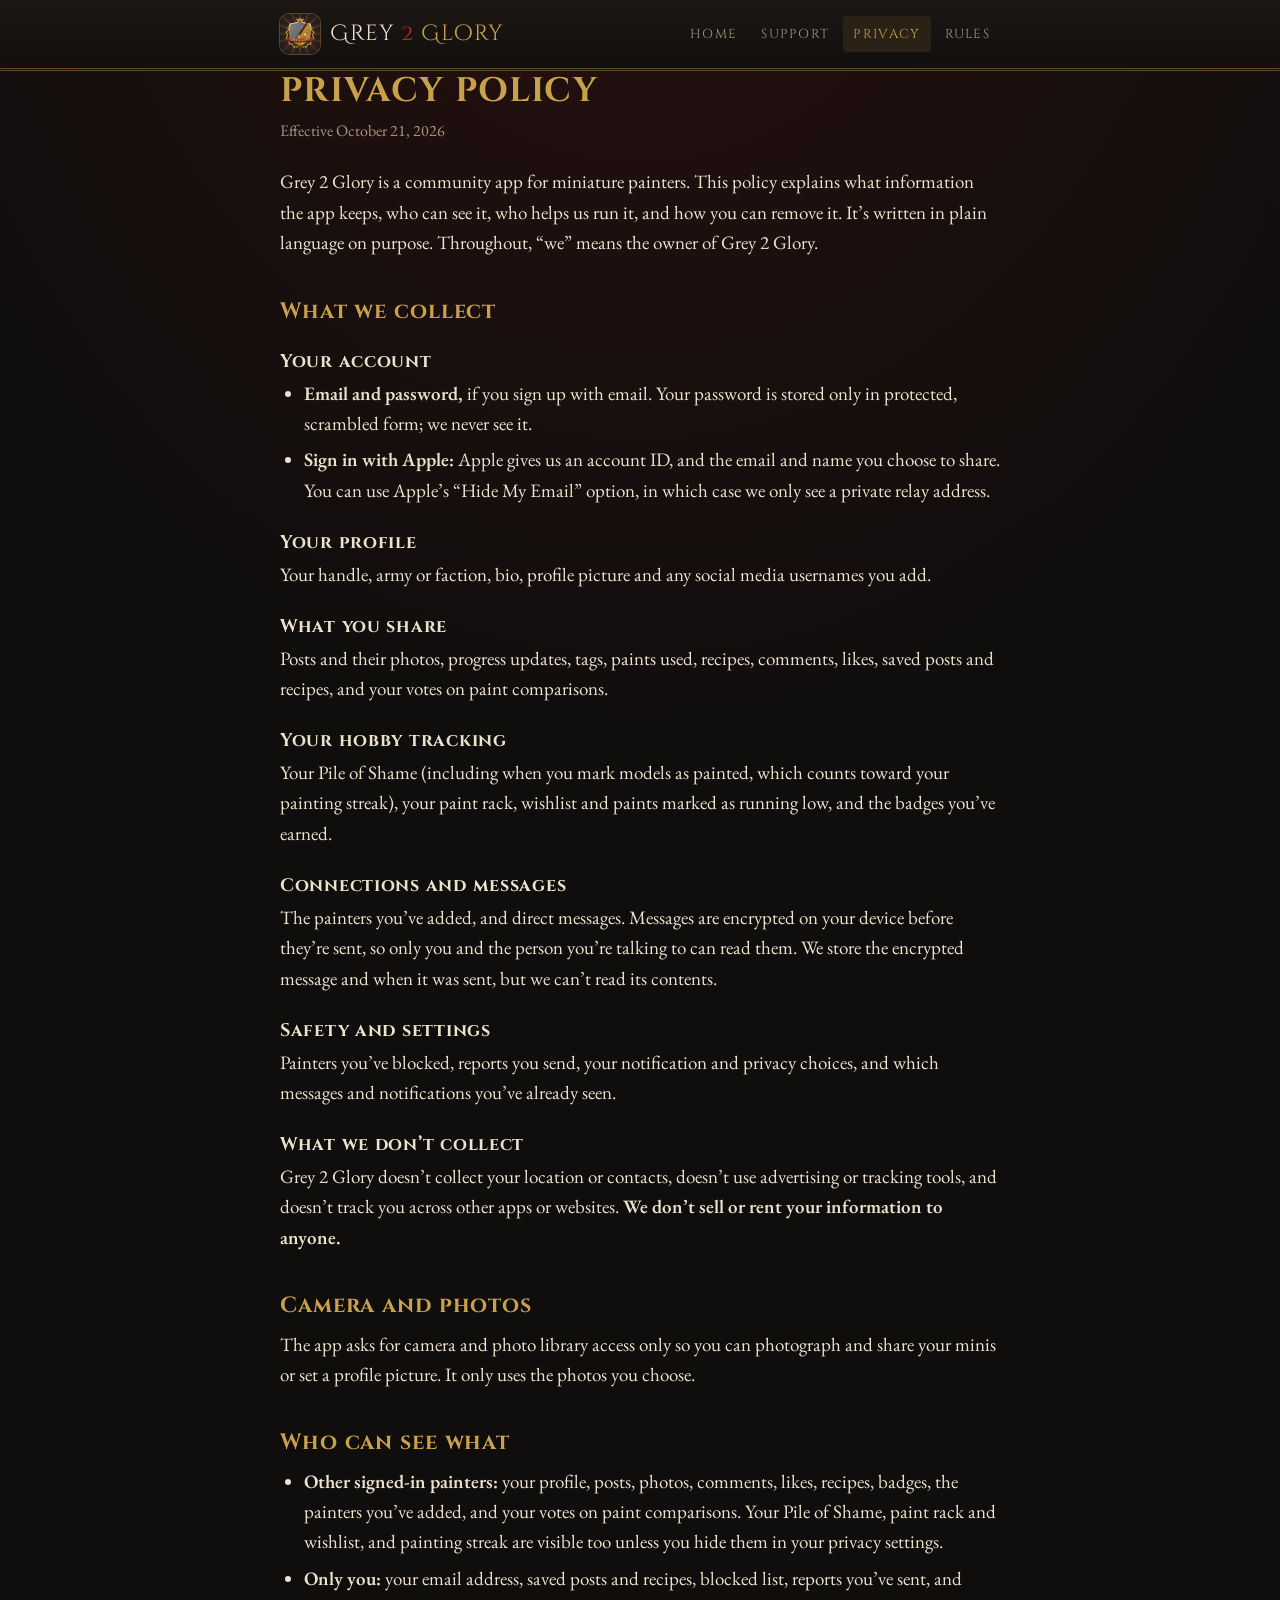
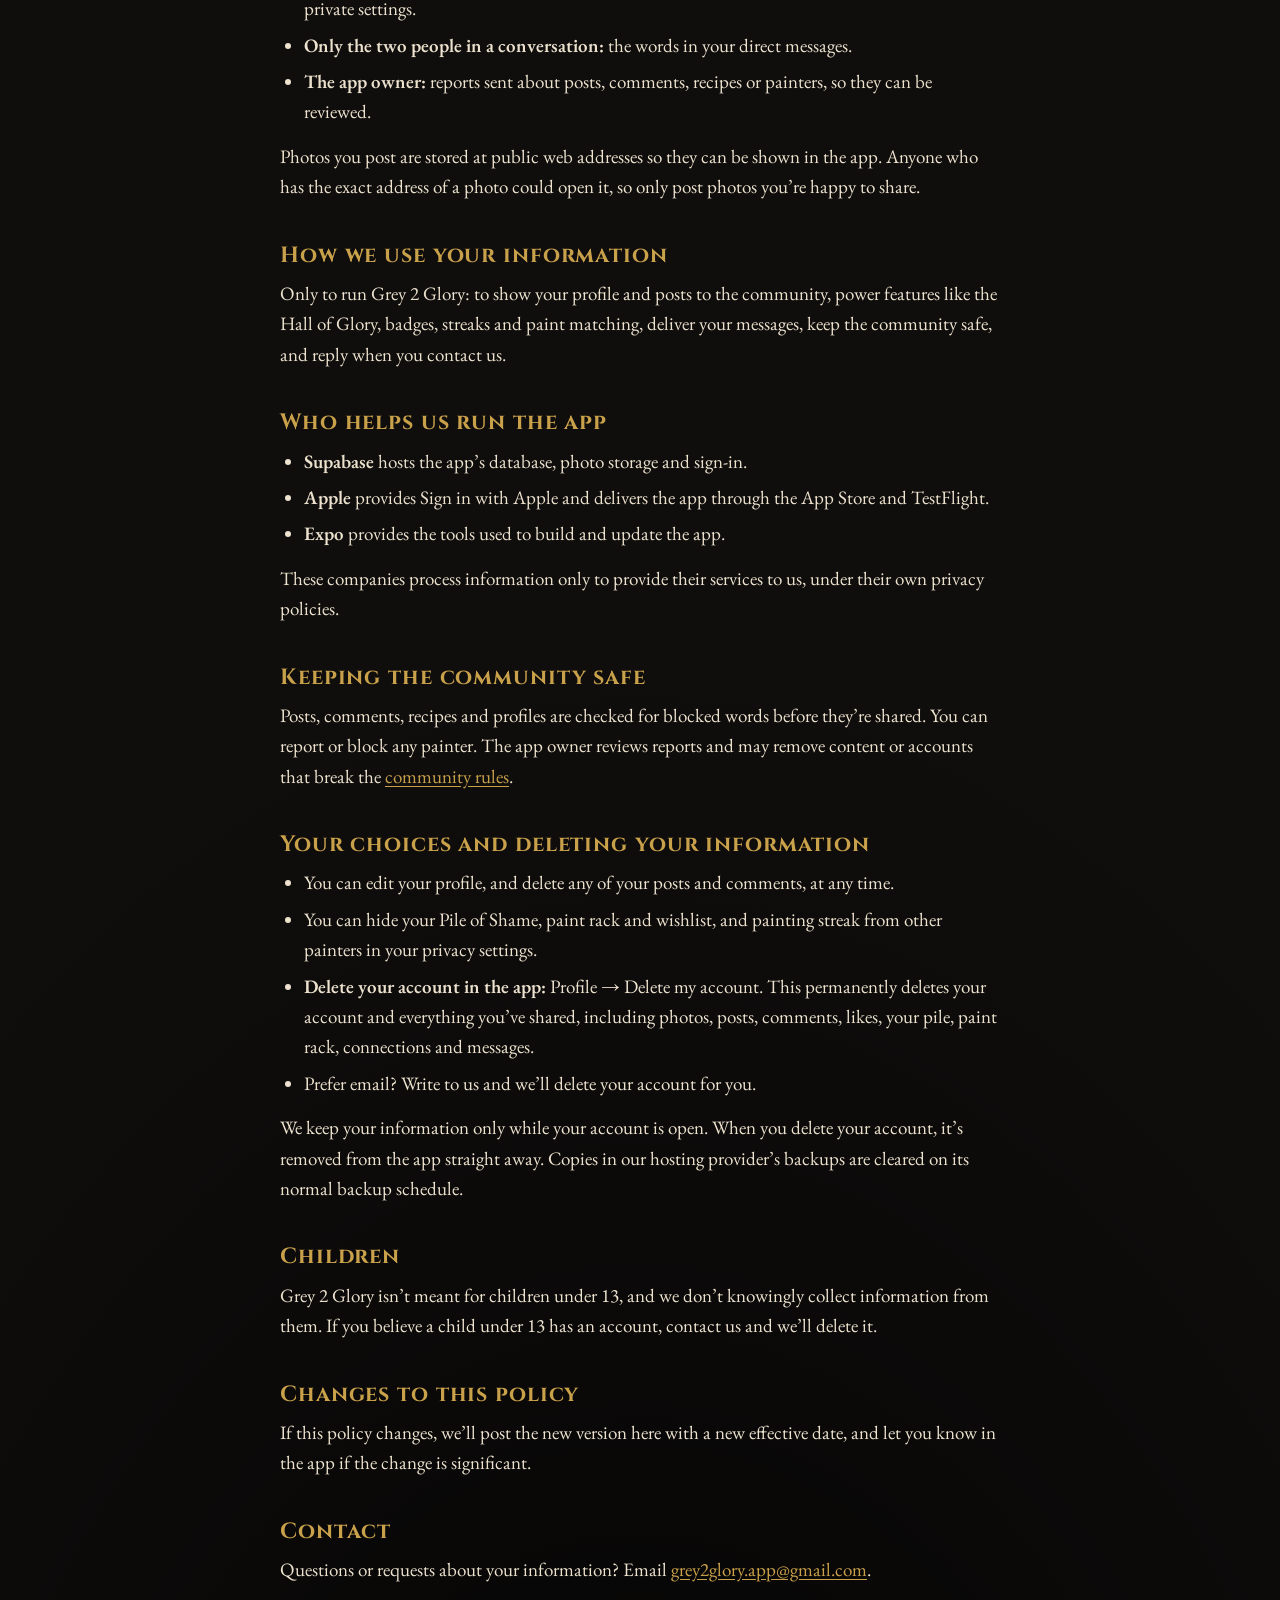
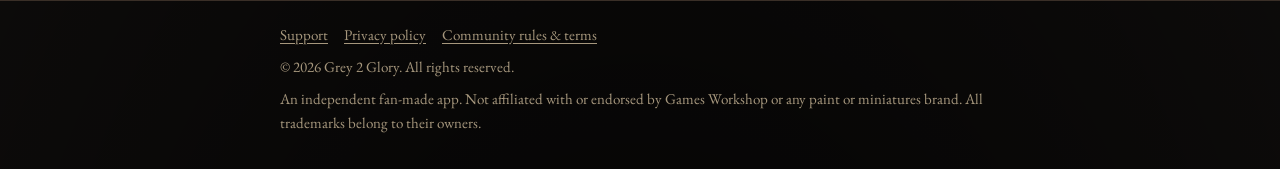
==== privacy.html @ 4eee0897 "Add files via upload" ====
<!doctype html>
<html lang="en">
<head>
<meta charset="utf-8">
<meta name="viewport" content="width=device-width, initial-scale=1">
<title>Privacy policy · Grey 2 Glory</title>
<meta name="description" content="How the Grey 2 Glory app collects, uses and protects your information.">
<link rel="icon" href="icon.png">
<link rel="preconnect" href="https://fonts.googleapis.com">
<link rel="stylesheet" href="https://fonts.googleapis.com/css2?family=Cinzel:wght@500;700&family=Cinzel+Decorative:wght@700&family=EB+Garamond:ital,wght@0,400;0,600;1,400&display=swap">
<link rel="stylesheet" href="style.css">
</head>
<body>
<header class="top"><div class="wrap">
  <a class="brand" href="./"><img src="icon.png" alt="" onerror="this.remove()"><span>Grey <span class="two">2</span> <span class="glory">Glory</span></span></a>
  <nav aria-label="Site"><a href="./">Home</a><a href="support.html">Support</a><a href="privacy.html" aria-current="page">Privacy</a><a href="terms.html">Rules</a></nav>
</div></header>

<main class="wrap">
  <h1>Privacy policy</h1>
  <p class="meta">Effective October 21, 2026</p>

  <p>Grey 2 Glory is a community app for miniature painters. This policy explains what information the app keeps, who can see it, who helps us run it, and how you can remove it. It’s written in plain language on purpose. Throughout, “we” means the owner of Grey 2 Glory.</p>

  <h2>What we collect</h2>
  <h3>Your account</h3>
  <ul>
    <li><strong>Email and password,</strong> if you sign up with email. Your password is stored only in protected, scrambled form; we never see it.</li>
    <li><strong>Sign in with Apple:</strong> Apple gives us an account ID, and the email and name you choose to share. You can use Apple’s “Hide My Email” option, in which case we only see a private relay address.</li>
  </ul>
  <h3>Your profile</h3>
  <p>Your handle, army or faction, bio, profile picture and any social media usernames you add.</p>
  <h3>What you share</h3>
  <p>Posts and their photos, progress updates, tags, paints used, recipes, comments, likes, saved posts and recipes, and your votes on paint comparisons.</p>
  <h3>Your hobby tracking</h3>
  <p>Your Pile of Shame (including when you mark models as painted, which counts toward your painting streak), your paint rack, wishlist and paints marked as running low, and the badges you’ve earned.</p>
  <h3>Connections and messages</h3>
  <p>The painters you’ve added, and direct messages. Messages are encrypted on your device before they’re sent, so only you and the person you’re talking to can read them. We store the encrypted message and when it was sent, but we can’t read its contents.</p>
  <h3>Safety and settings</h3>
  <p>Painters you’ve blocked, reports you send, your notification and privacy choices, and which messages and notifications you’ve already seen.</p>
  <h3>What we don’t collect</h3>
  <p>Grey 2 Glory doesn’t collect your location or contacts, doesn’t use advertising or tracking tools, and doesn’t track you across other apps or websites. <strong>We don’t sell or rent your information to anyone.</strong></p>

  <h2>Camera and photos</h2>
  <p>The app asks for camera and photo library access only so you can photograph and share your minis or set a profile picture. It only uses the photos you choose.</p>

  <h2>Who can see what</h2>
  <ul>
    <li><strong>Other signed-in painters:</strong> your profile, posts, photos, comments, likes, recipes, badges, the painters you’ve added, and your votes on paint comparisons. Your Pile of Shame, paint rack and wishlist, and painting streak are visible too unless you hide them in your privacy settings.</li>
    <li><strong>Only you:</strong> your email address, saved posts and recipes, blocked list, reports you’ve sent, and private settings.</li>
    <li><strong>Only the two people in a conversation:</strong> the words in your direct messages.</li>
    <li><strong>The app owner:</strong> reports sent about posts, comments, recipes or painters, so they can be reviewed.</li>
  </ul>
  <p>Photos you post are stored at public web addresses so they can be shown in the app. Anyone who has the exact address of a photo could open it, so only post photos you’re happy to share.</p>

  <h2>How we use your information</h2>
  <p>Only to run Grey 2 Glory: to show your profile and posts to the community, power features like the Hall of Glory, badges, streaks and paint matching, deliver your messages, keep the community safe, and reply when you contact us.</p>

  <h2>Who helps us run the app</h2>
  <ul>
    <li><strong>Supabase</strong> hosts the app’s database, photo storage and sign-in.</li>
    <li><strong>Apple</strong> provides Sign in with Apple and delivers the app through the App Store and TestFlight.</li>
    <li><strong>Expo</strong> provides the tools used to build and update the app.</li>
  </ul>
  <p>These companies process information only to provide their services to us, under their own privacy policies.</p>

  <h2>Keeping the community safe</h2>
  <p>Posts, comments, recipes and profiles are checked for blocked words before they’re shared. You can report or block any painter. The app owner reviews reports and may remove content or accounts that break the <a href="terms.html">community rules</a>.</p>

  <h2>Your choices and deleting your information</h2>
  <ul>
    <li>You can edit your profile, and delete any of your posts and comments, at any time.</li>
    <li>You can hide your Pile of Shame, paint rack and wishlist, and painting streak from other painters in your privacy settings.</li>
    <li><strong>Delete your account in the app:</strong> Profile → Delete my account. This permanently deletes your account and everything you’ve shared, including photos, posts, comments, likes, your pile, paint rack, connections and messages.</li>
    <li>Prefer email? Write to us and we’ll delete your account for you.</li>
  </ul>
  <p>We keep your information only while your account is open. When you delete your account, it’s removed from the app straight away. Copies in our hosting provider’s backups are cleared on its normal backup schedule.</p>

  <h2>Children</h2>
  <p>Grey 2 Glory isn’t meant for children under 13, and we don’t knowingly collect information from them. If you believe a child under 13 has an account, contact us and we’ll delete it.</p>

  <h2>Changes to this policy</h2>
  <p>If this policy changes, we’ll post the new version here with a new effective date, and let you know in the app if the change is significant.</p>

  <h2>Contact</h2>
  <p>Questions or requests about your information? Email <a href="mailto:grey2glory.app@gmail.com">grey2glory.app@gmail.com</a>.</p>
</main>

<footer><div class="wrap">
  <div class="links"><a href="support.html">Support</a><a href="privacy.html">Privacy policy</a><a href="terms.html">Community rules &amp; terms</a></div>
  <div>© 2026 Grey 2 Glory. All rights reserved.</div>
  <div>An independent fan-made app. Not affiliated with or endorsed by Games Workshop or any paint or miniatures brand. All trademarks belong to their owners.</div>
</div></footer>
</body>
</html>
---- style.css ----
/* Grey 2 Glory: dark stone, aged gold, oxblood. One dark theme, like the app. */
:root {
  color-scheme: dark;
  --bg: #100E0D;
  --surface: #1A1614;
  --surface-2: #221C19;
  --ink: #ECE2CE;
  --muted: #A6977D;
  --line: #3A2F27;
  --frame: #5A4630;
  --brass: #C9A14A;
  --brass-soft: #2A2117;
  --blood: #8E1B1B;
  --blood-hi: #B12A26;
  --display: "Cinzel", Georgia, "Times New Roman", serif;
  --wordmark: "Cinzel Decorative", "Cinzel", Georgia, serif;
  --body: "EB Garamond", Georgia, "Times New Roman", serif;
}

* { box-sizing: border-box; }
html { background: var(--bg); }
body {
  margin: 0;
  color: var(--ink);
  font-family: var(--body);
  font-size: 19px;
  line-height: 1.6;
  background-color: var(--bg);
  background-image:
    radial-gradient(ellipse 90% 45% at 50% -10%, rgba(142, 27, 27, 0.22), transparent 70%),
    radial-gradient(ellipse 120% 70% at 50% 115%, rgba(0, 0, 0, 0.85), transparent 70%);
  min-height: 100vh;
}
a { color: var(--brass); text-underline-offset: 3px; }
a:hover { color: #E0BC66; }
:focus-visible { outline: 2px solid var(--brass); outline-offset: 3px; }

.wrap { max-width: 760px; margin: 0 auto; padding: 0 20px; }

/* header */
.top { border-bottom: 3px double var(--frame); background: linear-gradient(180deg, #1C1715, #120F0E); }
.top .wrap { display: flex; align-items: center; gap: 12px; padding-top: 14px; padding-bottom: 14px; flex-wrap: wrap; }
.brand { display: flex; align-items: center; gap: 10px; text-decoration: none; color: var(--ink); margin-right: auto; }
.brand img { width: 40px; height: 40px; border-radius: 9px; box-shadow: 0 0 0 1px var(--frame); }
.brand span { font-family: var(--wordmark); font-size: 22px; letter-spacing: 0.04em; white-space: nowrap; }
.brand .two { color: var(--blood-hi); }
.brand .glory { color: var(--brass); }
nav { display: flex; gap: 4px; flex-wrap: wrap; }
nav a {
  font-family: var(--display); font-size: 13px; letter-spacing: 0.1em; text-transform: uppercase; text-decoration: none;
  color: var(--muted); padding: 8px 10px; border-radius: 4px;
}
nav a:hover, nav a[aria-current="page"] { color: var(--brass); background: var(--brass-soft); }

/* content */
main { padding: 40px 0 56px; }
h1, h2, h3 { font-family: var(--display); font-weight: 700; letter-spacing: 0.04em; line-height: 1.2; }
h1 { font-size: 34px; color: var(--brass); margin: 0 0 6px; text-transform: uppercase; }
h2 { font-size: 22px; color: var(--brass); margin: 40px 0 10px; }
h3 { font-size: 18px; color: var(--ink); margin: 26px 0 6px; }
p, ul, ol { margin: 0 0 14px; }
ul, ol { padding-left: 24px; }
li { margin-bottom: 6px; }
.lede { font-size: 21px; color: var(--ink); }
.meta { color: var(--muted); font-size: 16px; margin-bottom: 24px; }
.note {
  border: 1px solid var(--frame); border-radius: 6px; background: rgba(0, 0, 0, 0.25);
  padding: 14px 16px; color: var(--muted); font-size: 17px;
}
strong { color: var(--ink); font-weight: 600; }
code, .mono { font-family: ui-monospace, SFMono-Regular, Menlo, monospace; font-size: 0.9em; }

/* home */
.hero { text-align: center; padding: 28px 0 8px; }
.hero img { width: 132px; height: 132px; border-radius: 30px; box-shadow: 0 0 0 1px var(--frame), 0 18px 40px rgba(0, 0, 0, 0.6); }
.hero .name { font-family: var(--wordmark); font-size: clamp(36px, 9vw, 58px); letter-spacing: 0.04em; margin: 18px 0 4px; line-height: 1.1; }
.hero .tag { font-family: var(--display); font-size: 13px; letter-spacing: 0.18em; text-transform: uppercase; color: var(--muted); margin: 0 0 22px; }
.hero .lede { max-width: 560px; margin: 0 auto 26px; }
.soon {
  display: inline-block; font-family: var(--display); font-size: 14px; letter-spacing: 0.12em; text-transform: uppercase;
  color: var(--ink); background: linear-gradient(180deg, var(--blood-hi), var(--blood)); border: 1px solid rgba(201, 161, 74, 0.55);
  border-radius: 4px; padding: 12px 20px;
}
.features { display: grid; grid-template-columns: repeat(auto-fit, minmax(220px, 1fr)); gap: 14px; margin-top: 44px; }
.feature {
  background: linear-gradient(180deg, var(--surface-2), var(--surface)); border: 1px solid var(--frame); border-radius: 6px;
  padding: 18px; box-shadow: 0 10px 26px rgba(0, 0, 0, 0.45);
}
.feature h3 { margin: 0 0 6px; color: var(--brass); font-size: 17px; }
.feature p { margin: 0; color: var(--muted); font-size: 17px; line-height: 1.5; }

/* footer */
footer { border-top: 1px solid var(--line); padding: 22px 0 34px; color: var(--muted); font-size: 15px; }
footer .wrap { display: flex; flex-direction: column; gap: 8px; }
footer .links { display: flex; gap: 16px; flex-wrap: wrap; }
footer a { color: var(--muted); }

@media (max-width: 520px) {
  body { font-size: 18px; }
  h1 { font-size: 27px; }
  .brand span { font-size: 19px; }
  nav a { font-size: 12px; padding: 7px 8px; }
}
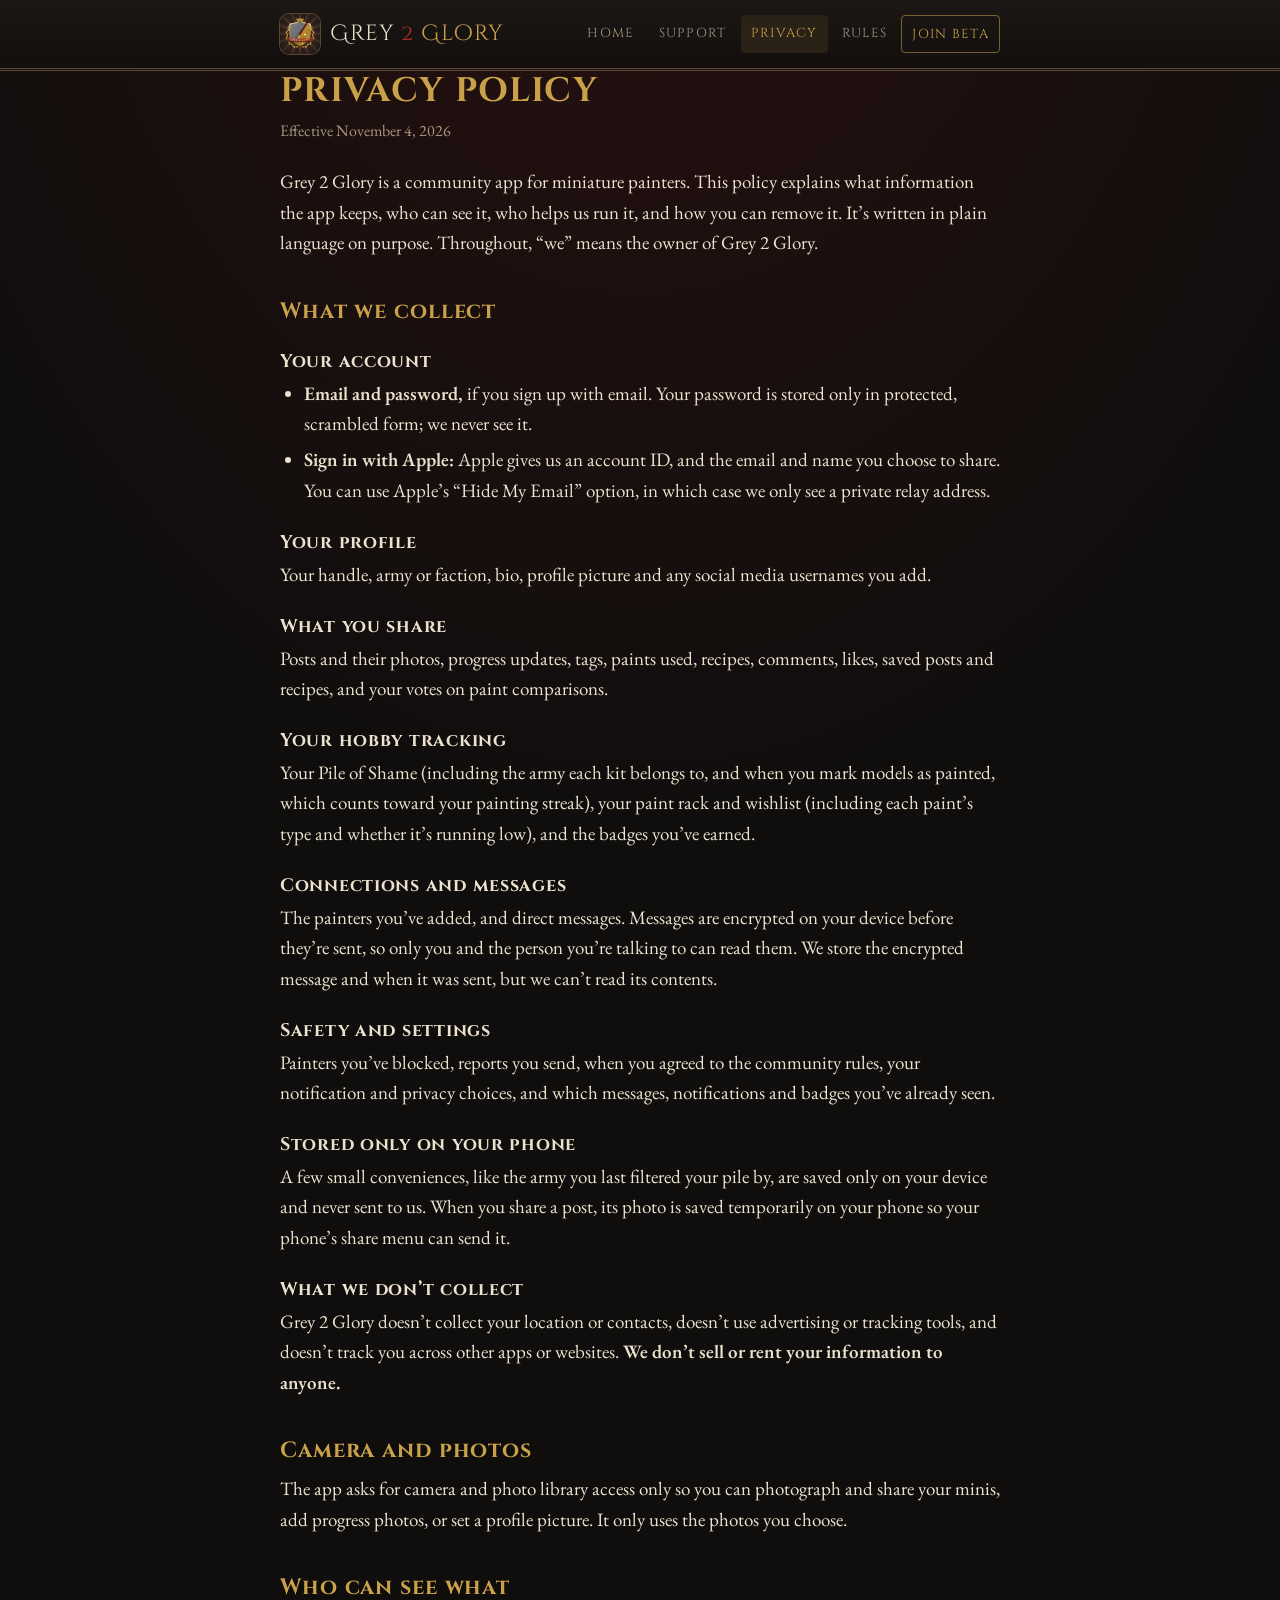
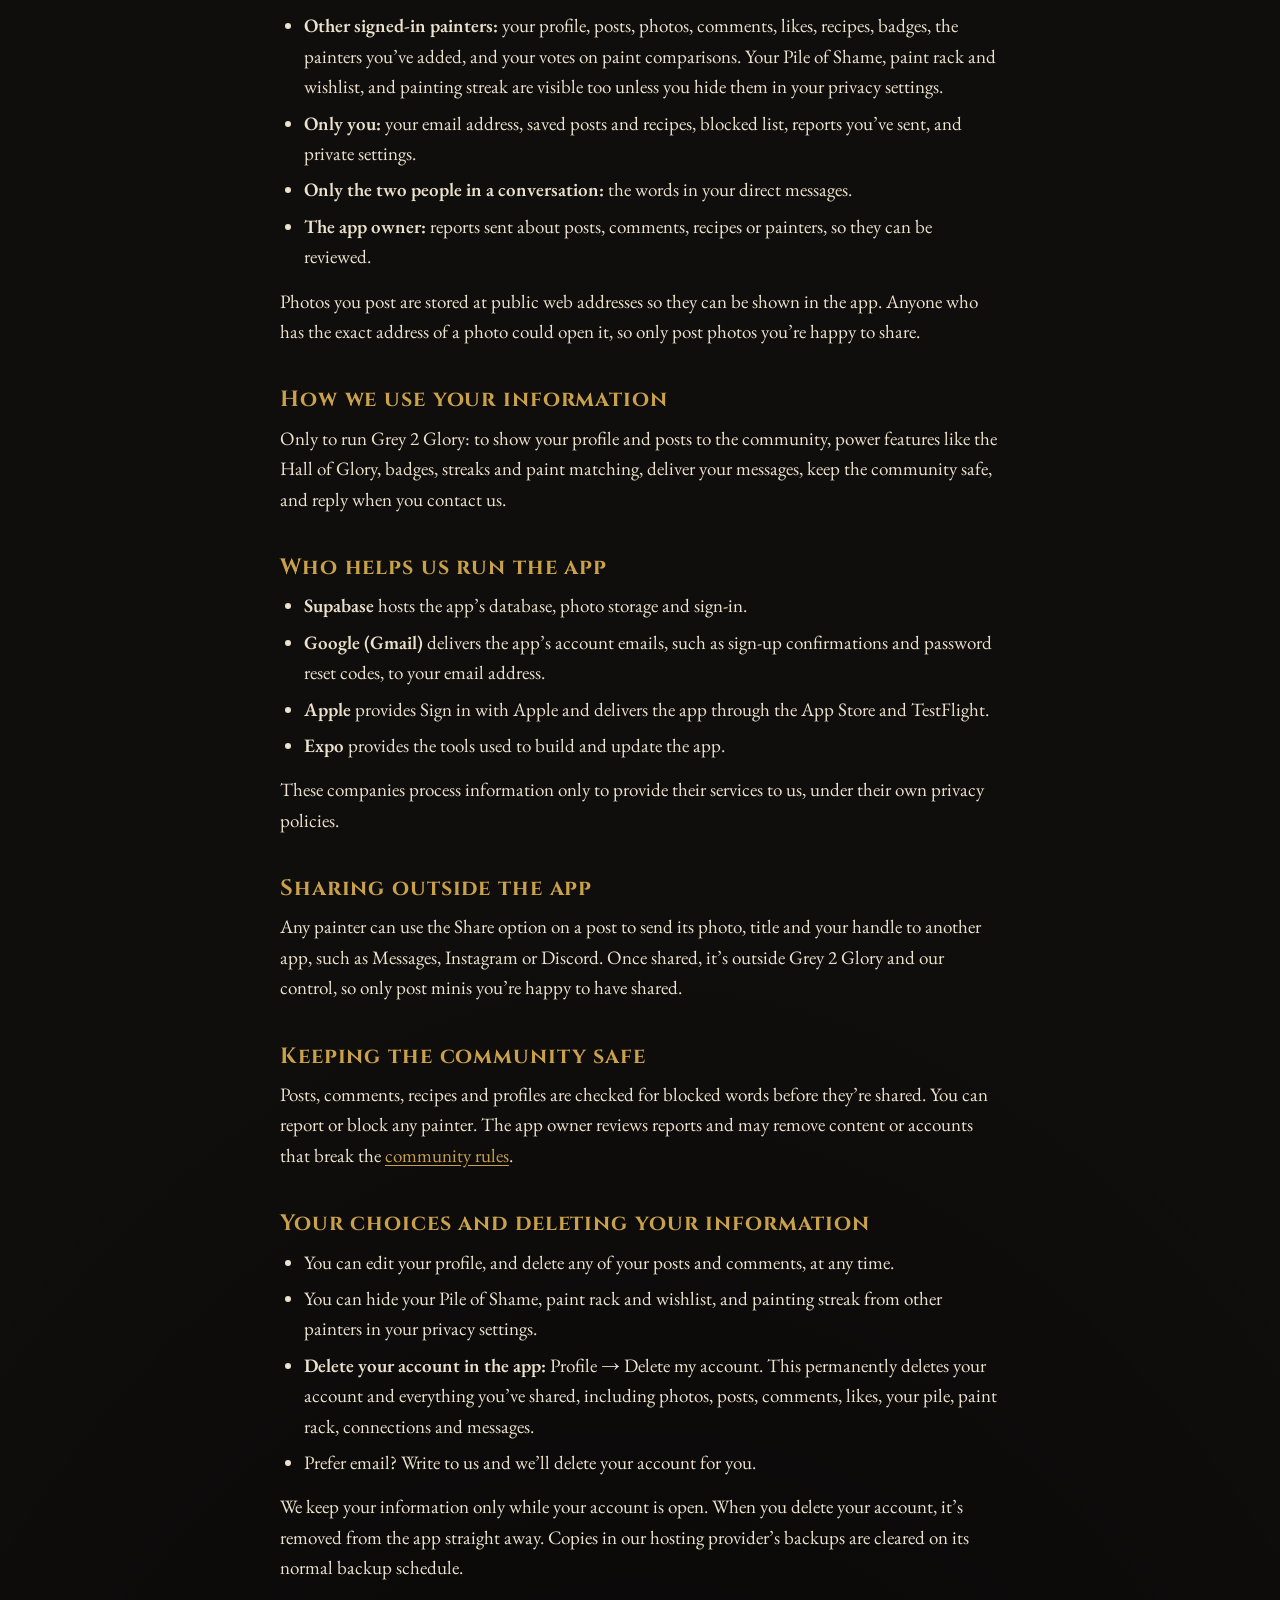
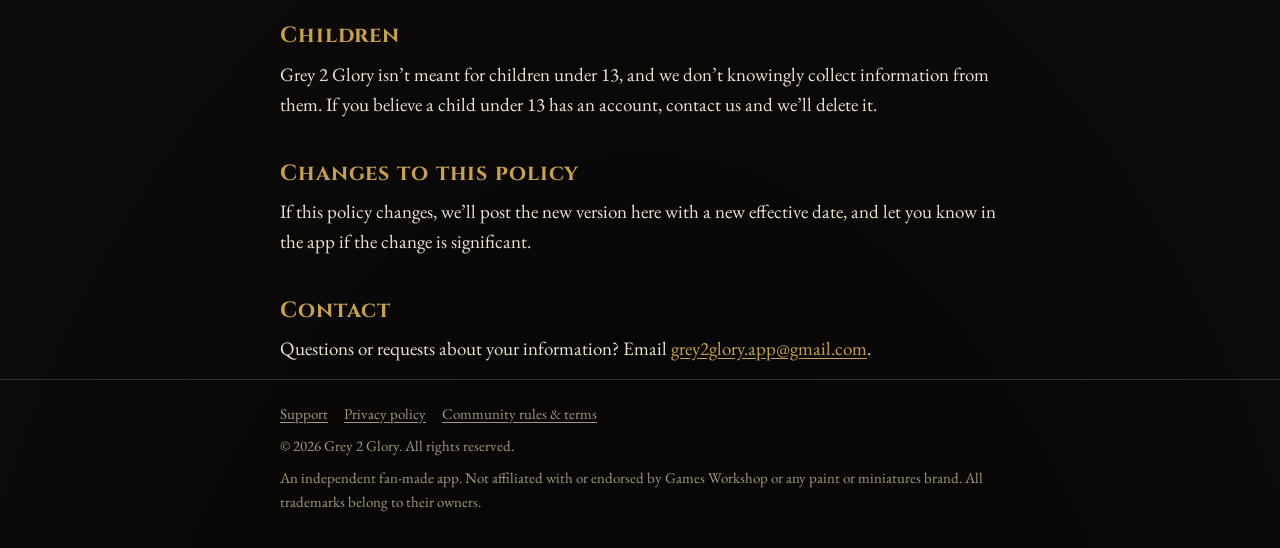
==== commit e779e789: "Add files via upload" ====
--- a/privacy.html
+++ b/privacy.html
@@ -13,12 +13,12 @@
 <body>
 <header class="top"><div class="wrap">
   <a class="brand" href="./"><img src="icon.png" alt="" onerror="this.remove()"><span>Grey <span class="two">2</span> <span class="glory">Glory</span></span></a>
-  <nav aria-label="Site"><a href="./">Home</a><a href="support.html">Support</a><a href="privacy.html" aria-current="page">Privacy</a><a href="terms.html">Rules</a></nav>
+  <nav aria-label="Site"><a href="./">Home</a><a href="support.html">Support</a><a href="privacy.html" aria-current="page">Privacy</a><a href="terms.html">Rules</a><a class="nav-beta" href="./#support">Join beta</a></nav>
 </div></header>
 
 <main class="wrap">
   <h1>Privacy policy</h1>
-  <p class="meta">Effective October 21, 2026</p>
+  <p class="meta">Effective November 4, 2026</p>
 
   <p>Grey 2 Glory is a community app for miniature painters. This policy explains what information the app keeps, who can see it, who helps us run it, and how you can remove it. It’s written in plain language on purpose. Throughout, “we” means the owner of Grey 2 Glory.</p>
 
@@ -33,16 +33,18 @@
   <h3>What you share</h3>
   <p>Posts and their photos, progress updates, tags, paints used, recipes, comments, likes, saved posts and recipes, and your votes on paint comparisons.</p>
   <h3>Your hobby tracking</h3>
-  <p>Your Pile of Shame (including when you mark models as painted, which counts toward your painting streak), your paint rack, wishlist and paints marked as running low, and the badges you’ve earned.</p>
+  <p>Your Pile of Shame (including the army each kit belongs to, and when you mark models as painted, which counts toward your painting streak), your paint rack and wishlist (including each paint’s type and whether it’s running low), and the badges you’ve earned.</p>
   <h3>Connections and messages</h3>
   <p>The painters you’ve added, and direct messages. Messages are encrypted on your device before they’re sent, so only you and the person you’re talking to can read them. We store the encrypted message and when it was sent, but we can’t read its contents.</p>
   <h3>Safety and settings</h3>
-  <p>Painters you’ve blocked, reports you send, your notification and privacy choices, and which messages and notifications you’ve already seen.</p>
+  <p>Painters you’ve blocked, reports you send, when you agreed to the community rules, your notification and privacy choices, and which messages, notifications and badges you’ve already seen.</p>
+  <h3>Stored only on your phone</h3>
+  <p>A few small conveniences, like the army you last filtered your pile by, are saved only on your device and never sent to us. When you share a post, its photo is saved temporarily on your phone so your phone’s share menu can send it.</p>
   <h3>What we don’t collect</h3>
   <p>Grey 2 Glory doesn’t collect your location or contacts, doesn’t use advertising or tracking tools, and doesn’t track you across other apps or websites. <strong>We don’t sell or rent your information to anyone.</strong></p>
 
   <h2>Camera and photos</h2>
-  <p>The app asks for camera and photo library access only so you can photograph and share your minis or set a profile picture. It only uses the photos you choose.</p>
+  <p>The app asks for camera and photo library access only so you can photograph and share your minis, add progress photos, or set a profile picture. It only uses the photos you choose.</p>
 
   <h2>Who can see what</h2>
   <ul>
@@ -59,10 +61,14 @@
   <h2>Who helps us run the app</h2>
   <ul>
     <li><strong>Supabase</strong> hosts the app’s database, photo storage and sign-in.</li>
+    <li><strong>Google (Gmail)</strong> delivers the app’s account emails, such as sign-up confirmations and password reset codes, to your email address.</li>
     <li><strong>Apple</strong> provides Sign in with Apple and delivers the app through the App Store and TestFlight.</li>
     <li><strong>Expo</strong> provides the tools used to build and update the app.</li>
   </ul>
   <p>These companies process information only to provide their services to us, under their own privacy policies.</p>
+
+  <h2>Sharing outside the app</h2>
+  <p>Any painter can use the Share option on a post to send its photo, title and your handle to another app, such as Messages, Instagram or Discord. Once shared, it’s outside Grey 2 Glory and our control, so only post minis you’re happy to have shared.</p>
 
   <h2>Keeping the community safe</h2>
   <p>Posts, comments, recipes and profiles are checked for blocked words before they’re shared. You can report or block any painter. The app owner reviews reports and may remove content or accounts that break the <a href="terms.html">community rules</a>.</p>
--- a/style.css
+++ b/style.css
@@ -89,6 +89,32 @@
 .feature h3 { margin: 0 0 6px; color: var(--brass); font-size: 17px; }
 .feature p { margin: 0; color: var(--muted); font-size: 17px; line-height: 1.5; }
 
+/* hero call to action */
+.cta { display: flex; flex-wrap: wrap; gap: 12px; justify-content: center; align-items: center; }
+.btn-big { font-size: 14px; padding: 12px 20px; align-self: auto; }
+.cta .soon, .cta .btn { line-height: 1.4; padding: 12px 20px; }
+.cta-note { color: var(--muted); font-size: 16px; margin: 14px 0 0; }
+nav a.nav-beta { color: var(--brass); border: 1px solid rgba(201, 161, 74, 0.55); }
+nav a.nav-beta:hover { background: var(--brass-soft); }
+
+/* support */
+.support { margin-top: 56px; text-align: center; scroll-margin-top: 24px; }
+.support h2 { margin-top: 0; }
+.support > p { color: var(--muted); max-width: 560px; margin: 0 auto 22px; }
+.ways { display: grid; grid-template-columns: repeat(auto-fit, minmax(220px, 1fr)); gap: 14px; text-align: left; }
+.way {
+  background: linear-gradient(180deg, var(--surface-2), var(--surface)); border: 1px solid var(--frame); border-radius: 6px;
+  padding: 18px; display: flex; flex-direction: column; gap: 10px;
+}
+.way h3 { margin: 0; color: var(--brass); font-size: 17px; }
+.way p { margin: 0; color: var(--muted); font-size: 17px; line-height: 1.5; flex: 1; }
+.btn {
+  display: inline-block; align-self: flex-start; font-family: var(--display); font-size: 13px; letter-spacing: 0.12em; text-transform: uppercase;
+  text-decoration: none; color: #1A1206; background: linear-gradient(180deg, #E0BC66, var(--brass)); border: 1px solid #7A5A1F;
+  border-radius: 4px; padding: 10px 16px;
+}
+.btn:hover { color: #1A1206; filter: brightness(1.08); }
+
 /* footer */
 footer { border-top: 1px solid var(--line); padding: 22px 0 34px; color: var(--muted); font-size: 15px; }
 footer .wrap { display: flex; flex-direction: column; gap: 8px; }
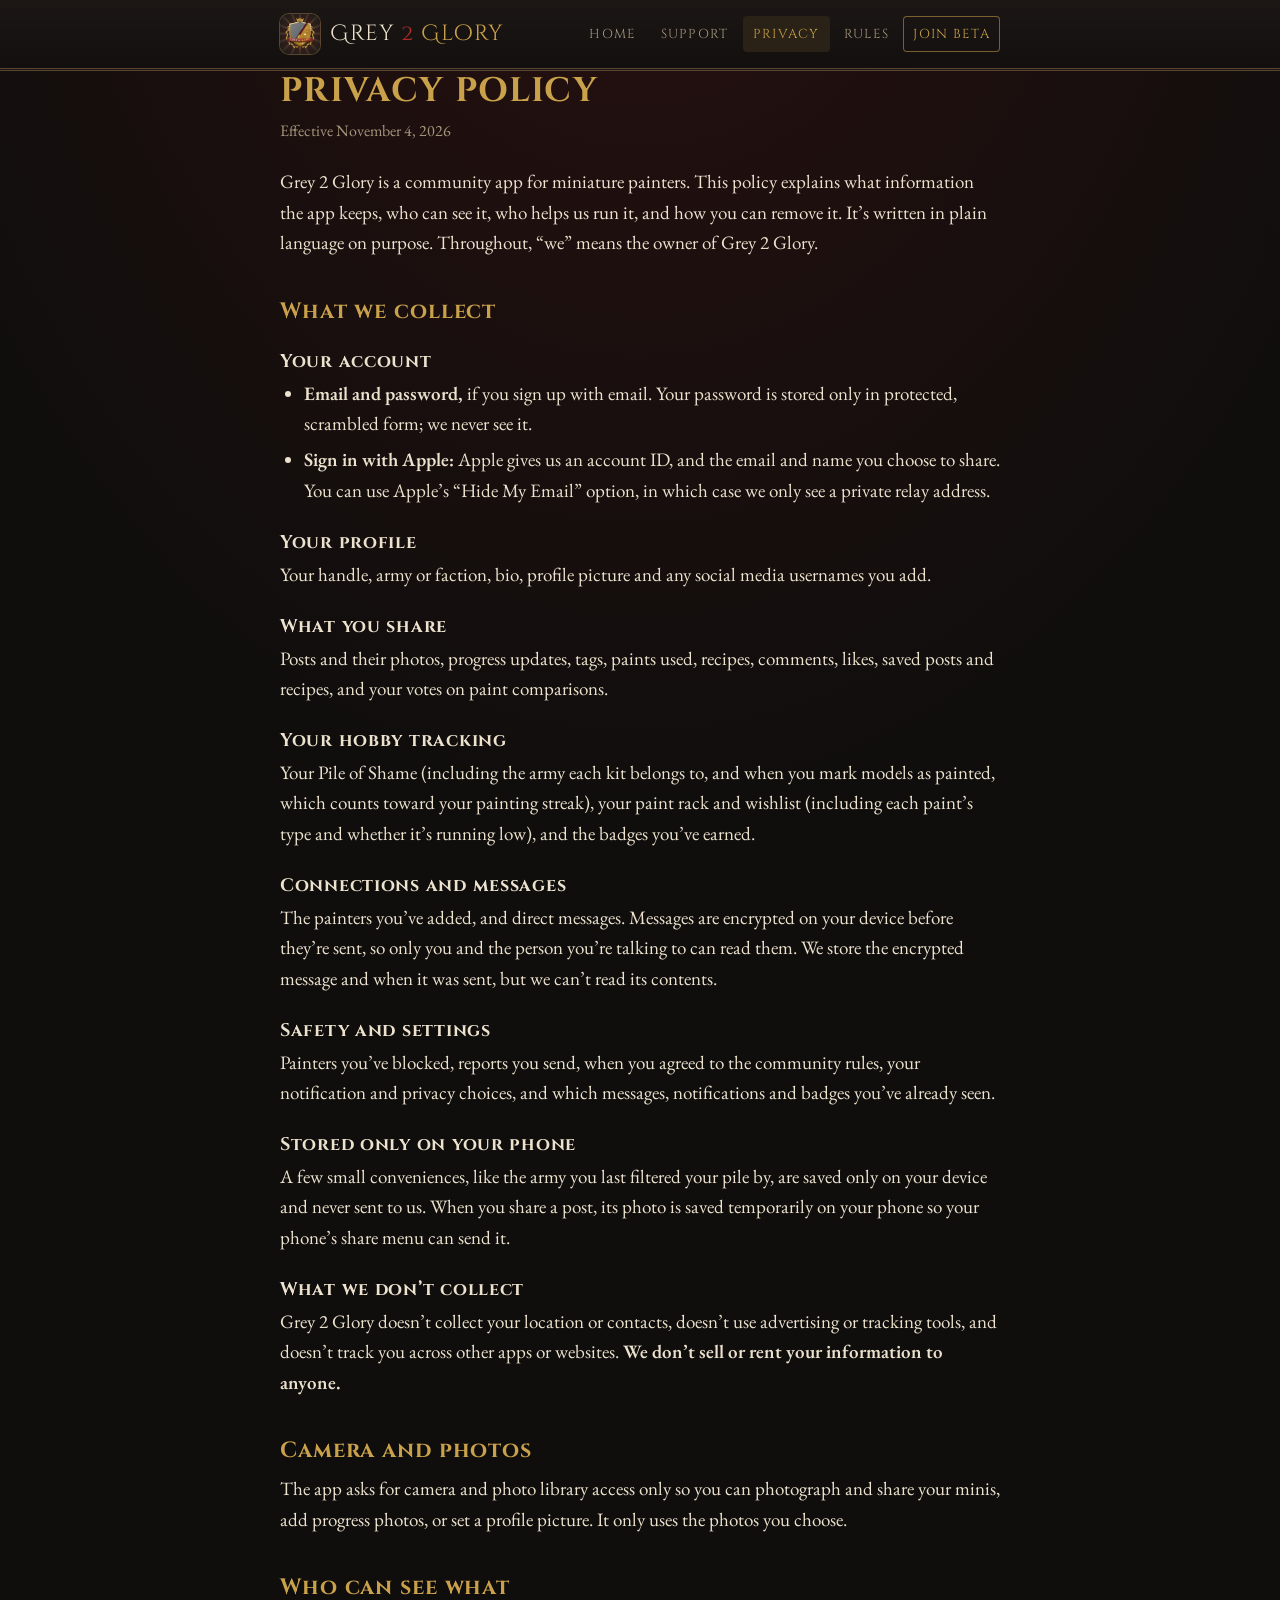
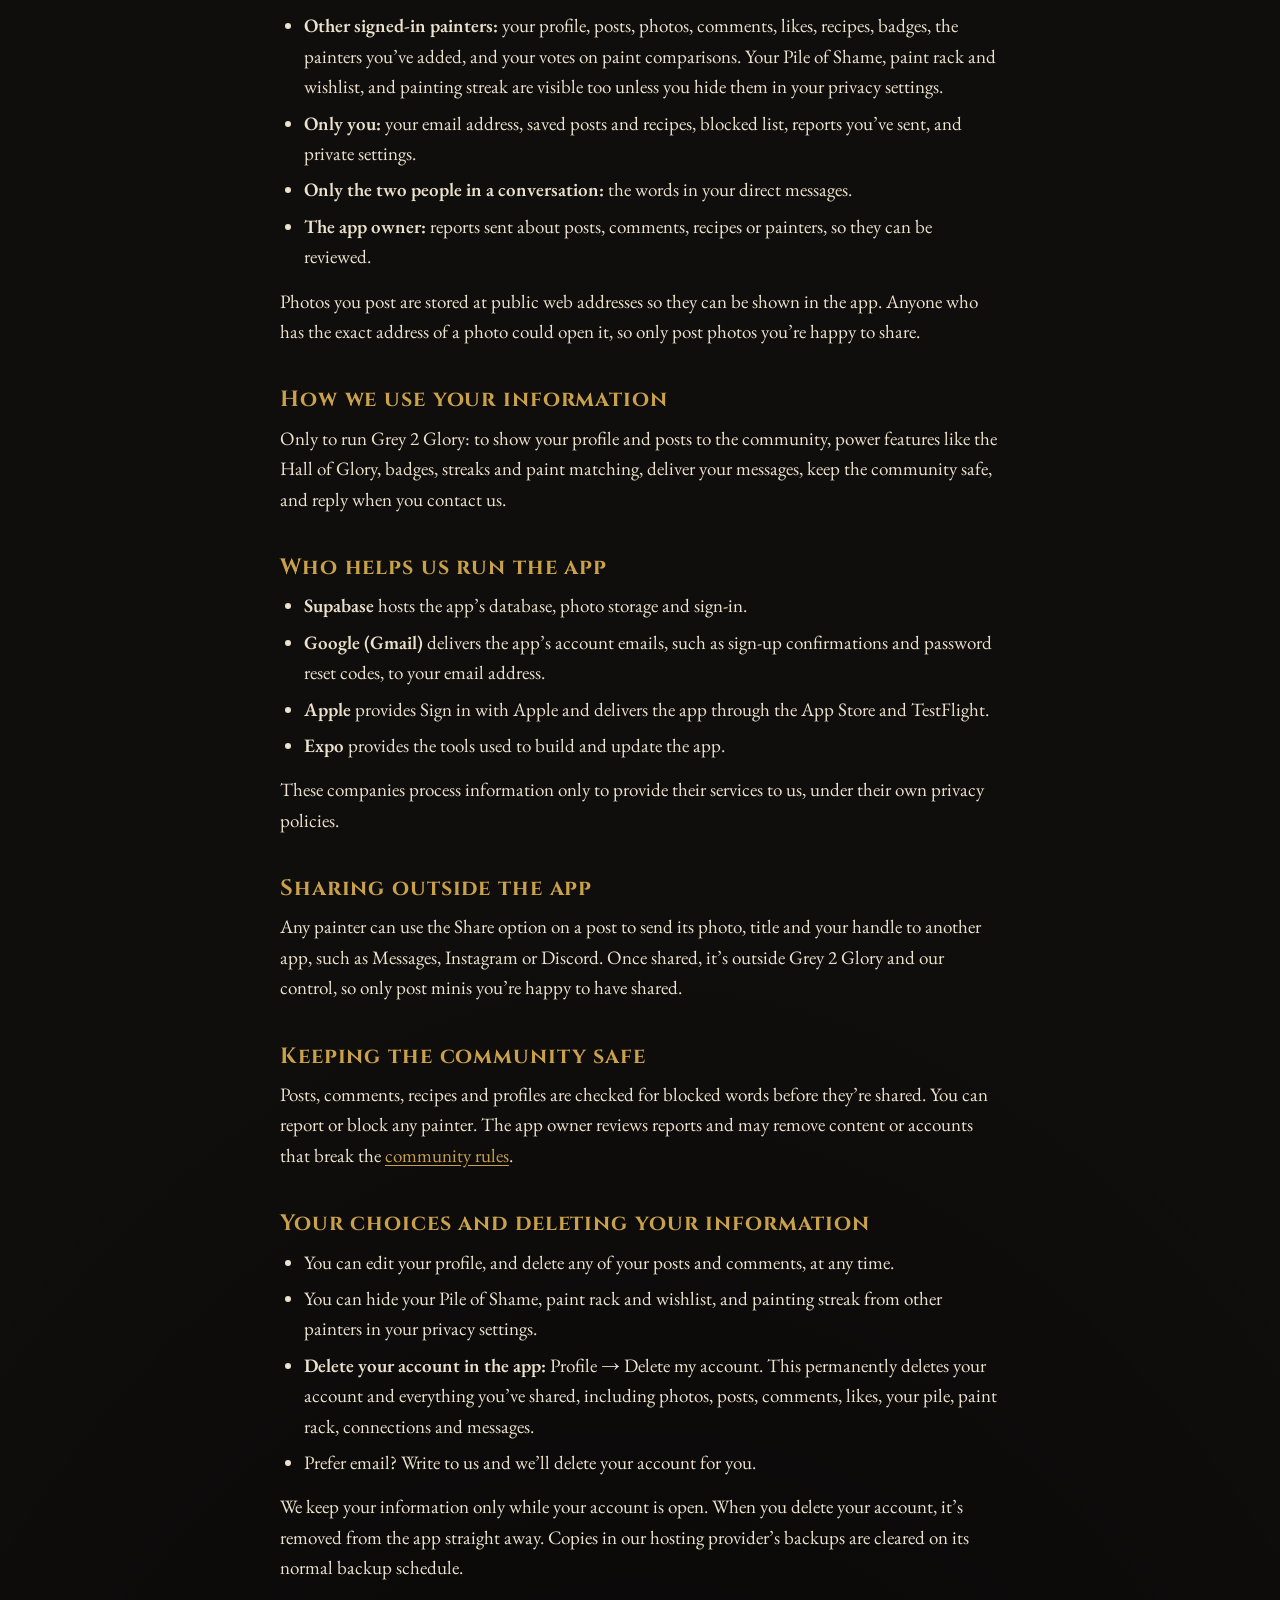
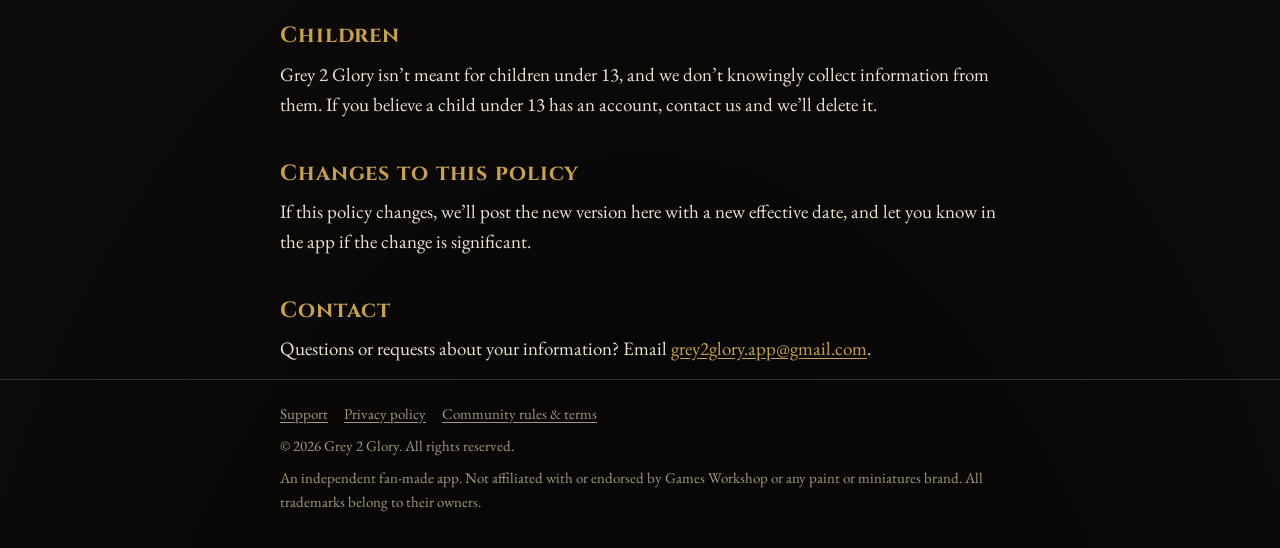
==== commit 54100007: "Add files via upload" ====
--- a/privacy.html
+++ b/privacy.html
@@ -8,7 +8,7 @@
 <link rel="icon" href="icon.png">
 <link rel="preconnect" href="https://fonts.googleapis.com">
 <link rel="stylesheet" href="https://fonts.googleapis.com/css2?family=Cinzel:wght@500;700&family=Cinzel+Decorative:wght@700&family=EB+Garamond:ital,wght@0,400;0,600;1,400&display=swap">
-<link rel="stylesheet" href="style.css">
+<link rel="stylesheet" href="style.css?v=3">
 </head>
 <body>
 <header class="top"><div class="wrap">
--- a/style.css
+++ b/style.css
@@ -81,7 +81,8 @@
   color: var(--ink); background: linear-gradient(180deg, var(--blood-hi), var(--blood)); border: 1px solid rgba(201, 161, 74, 0.55);
   border-radius: 4px; padding: 12px 20px;
 }
-.features { display: grid; grid-template-columns: repeat(auto-fit, minmax(220px, 1fr)); gap: 14px; margin-top: 44px; }
+.features { display: grid; grid-template-columns: 1fr; gap: 14px; margin-top: 44px; }
+@media (min-width: 560px) { .features { grid-template-columns: repeat(2, 1fr); } }
 .feature {
   background: linear-gradient(180deg, var(--surface-2), var(--surface)); border: 1px solid var(--frame); border-radius: 6px;
   padding: 18px; box-shadow: 0 10px 26px rgba(0, 0, 0, 0.45);
@@ -90,11 +91,40 @@
 .feature p { margin: 0; color: var(--muted); font-size: 17px; line-height: 1.5; }
 
 /* hero call to action */
-.cta { display: flex; flex-wrap: wrap; gap: 12px; justify-content: center; align-items: center; }
-.btn-big { font-size: 14px; padding: 12px 20px; align-self: auto; }
-.cta .soon, .cta .btn { line-height: 1.4; padding: 12px 20px; }
-.cta-note { color: var(--muted); font-size: 16px; margin: 14px 0 0; }
-nav a.nav-beta { color: var(--brass); border: 1px solid rgba(201, 161, 74, 0.55); }
+.cta { display: flex; flex-wrap: wrap; gap: 14px; justify-content: center; align-items: stretch; }
+.cta .soon { display: flex; align-items: center; line-height: 1.4; }
+
+/* A framed brass plaque, like the cards and the app's buttons */
+.plaque {
+  display: inline-flex; flex-direction: column; align-items: center; justify-content: center; gap: 2px;
+  text-decoration: none; padding: 10px 26px; border-radius: 4px;
+  background: linear-gradient(180deg, var(--surface-2), #15110F);
+  border: 1px solid var(--brass);
+  box-shadow: inset 0 0 0 3px #15110F, inset 0 0 0 4px rgba(201, 161, 74, 0.45), 0 10px 24px rgba(0, 0, 0, 0.5);
+  transition: box-shadow 0.15s ease, transform 0.15s ease;
+}
+.plaque:hover, .plaque:focus-visible {
+  transform: translateY(-1px);
+  box-shadow: inset 0 0 0 3px #15110F, inset 0 0 0 4px rgba(224, 188, 102, 0.8), 0 0 18px rgba(201, 161, 74, 0.25), 0 12px 26px rgba(0, 0, 0, 0.55);
+}
+.plaque-title { font-family: var(--display); font-weight: 700; font-size: 15px; letter-spacing: 0.14em; text-transform: uppercase; color: var(--brass); }
+.plaque-sub { font-family: var(--body); font-style: italic; font-size: 14px; color: var(--muted); }
+.plaque:hover .plaque-title { color: #E0BC66; }
+.plaque-small { align-self: flex-start; padding: 9px 18px; }
+.plaque-small .plaque-title { font-size: 13px; letter-spacing: 0.1em; white-space: nowrap; }
+
+/* "⚜ Ways to support ⚜" with fading rules on each side */
+.flourish {
+  display: flex; align-items: center; justify-content: center; gap: 10px; max-width: 520px; margin: 22px auto 0;
+  font-family: var(--display); font-size: 12px; letter-spacing: 0.18em; text-transform: uppercase;
+  color: var(--muted); text-decoration: none;
+}
+.flourish::before, .flourish::after { content: ""; flex: 1; height: 1px; background: linear-gradient(90deg, transparent, var(--frame)); }
+.flourish::after { background: linear-gradient(90deg, var(--frame), transparent); }
+.flourish span { color: var(--brass); font-size: 14px; letter-spacing: 0; }
+.flourish:hover { color: var(--brass); }
+
+nav a.nav-beta { color: var(--brass); box-shadow: inset 0 0 0 1px rgba(201, 161, 74, 0.55); }
 nav a.nav-beta:hover { background: var(--brass-soft); }
 
 /* support */
@@ -108,12 +138,6 @@
 }
 .way h3 { margin: 0; color: var(--brass); font-size: 17px; }
 .way p { margin: 0; color: var(--muted); font-size: 17px; line-height: 1.5; flex: 1; }
-.btn {
-  display: inline-block; align-self: flex-start; font-family: var(--display); font-size: 13px; letter-spacing: 0.12em; text-transform: uppercase;
-  text-decoration: none; color: #1A1206; background: linear-gradient(180deg, #E0BC66, var(--brass)); border: 1px solid #7A5A1F;
-  border-radius: 4px; padding: 10px 16px;
-}
-.btn:hover { color: #1A1206; filter: brightness(1.08); }
 
 /* footer */
 footer { border-top: 1px solid var(--line); padding: 22px 0 34px; color: var(--muted); font-size: 15px; }
